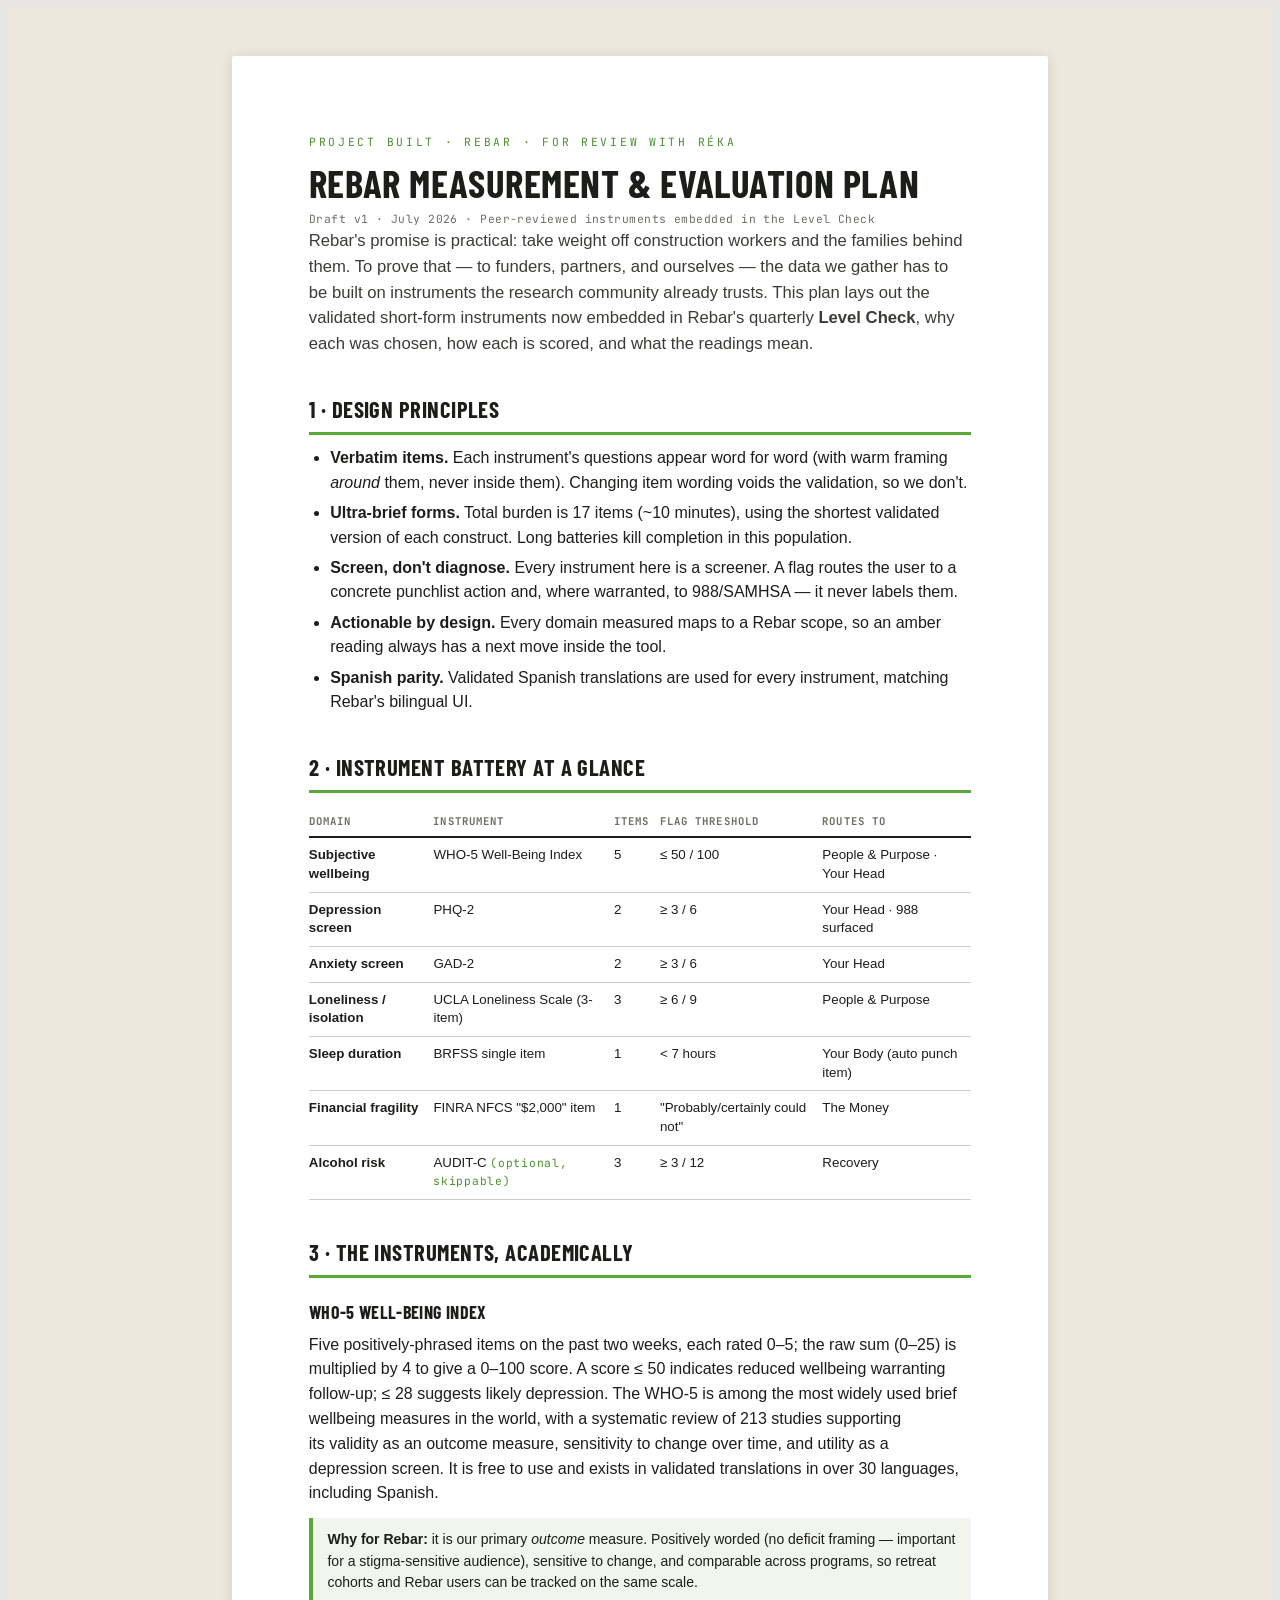
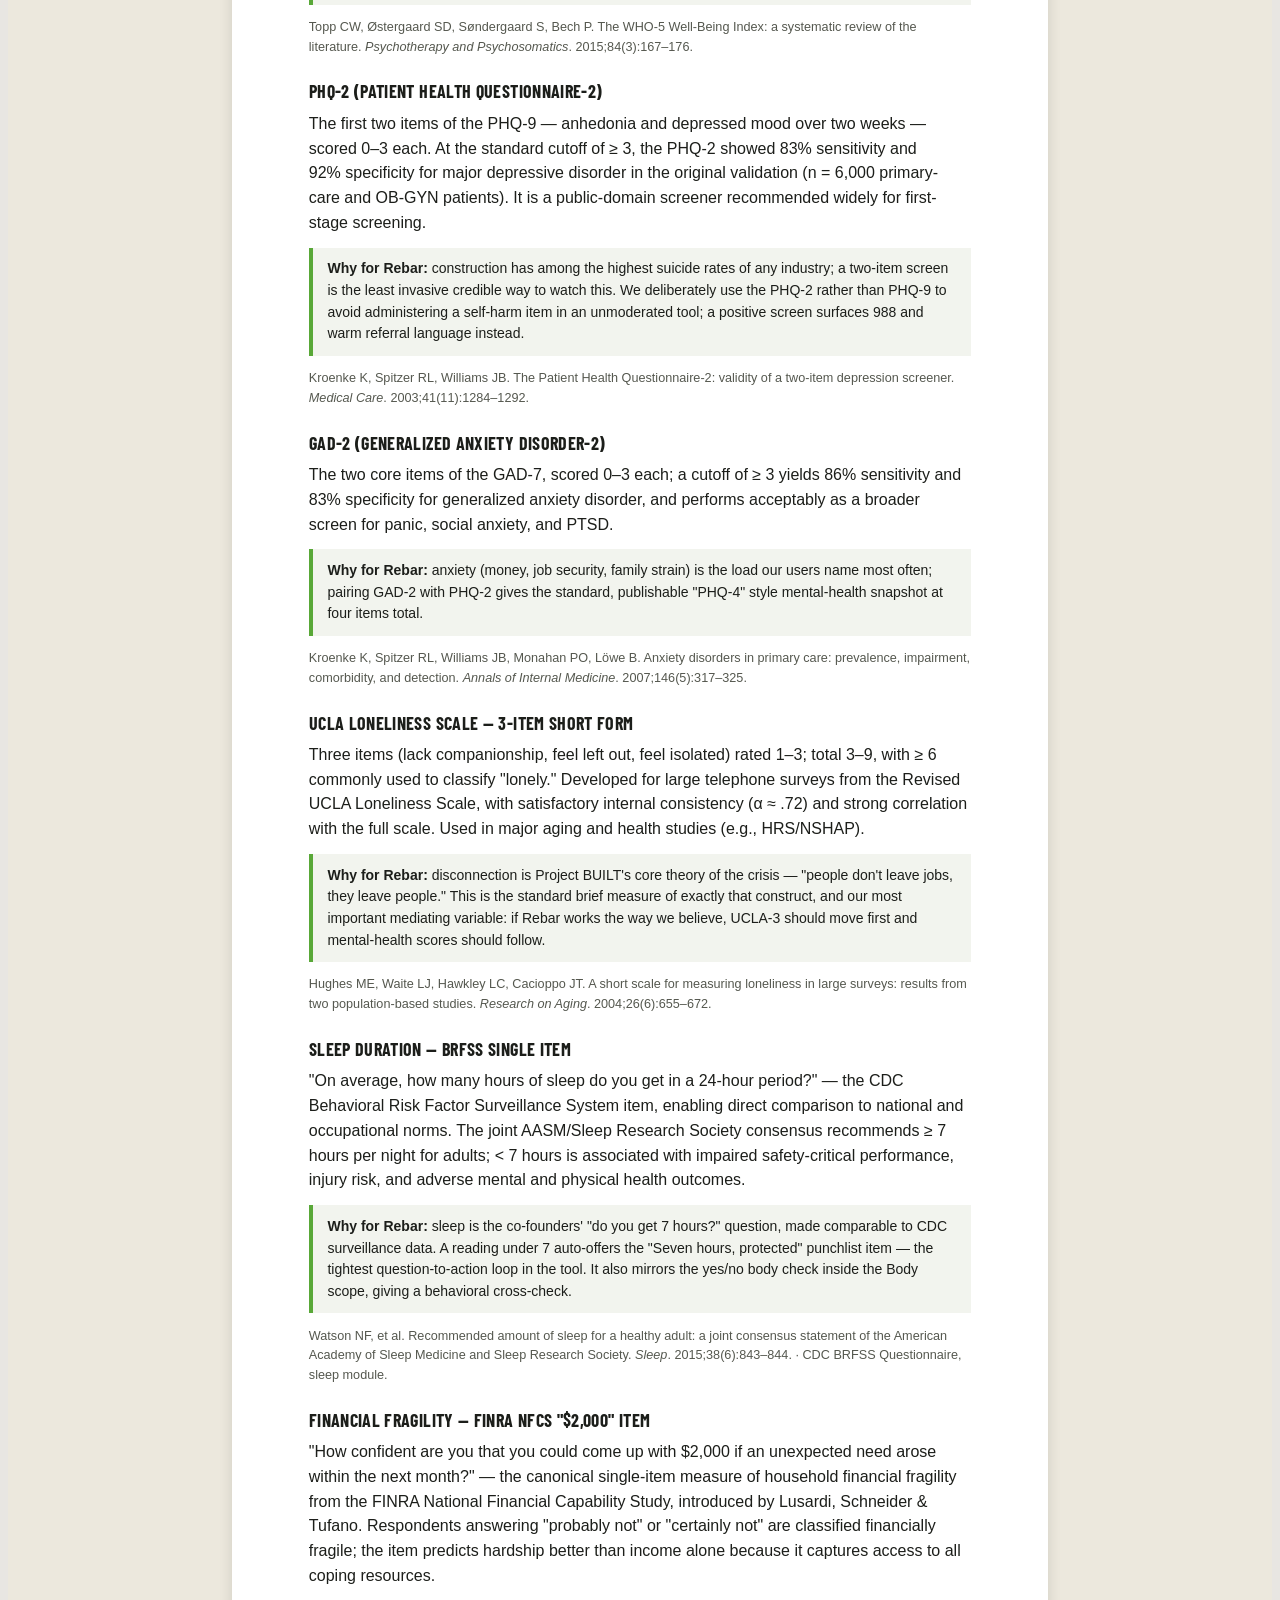
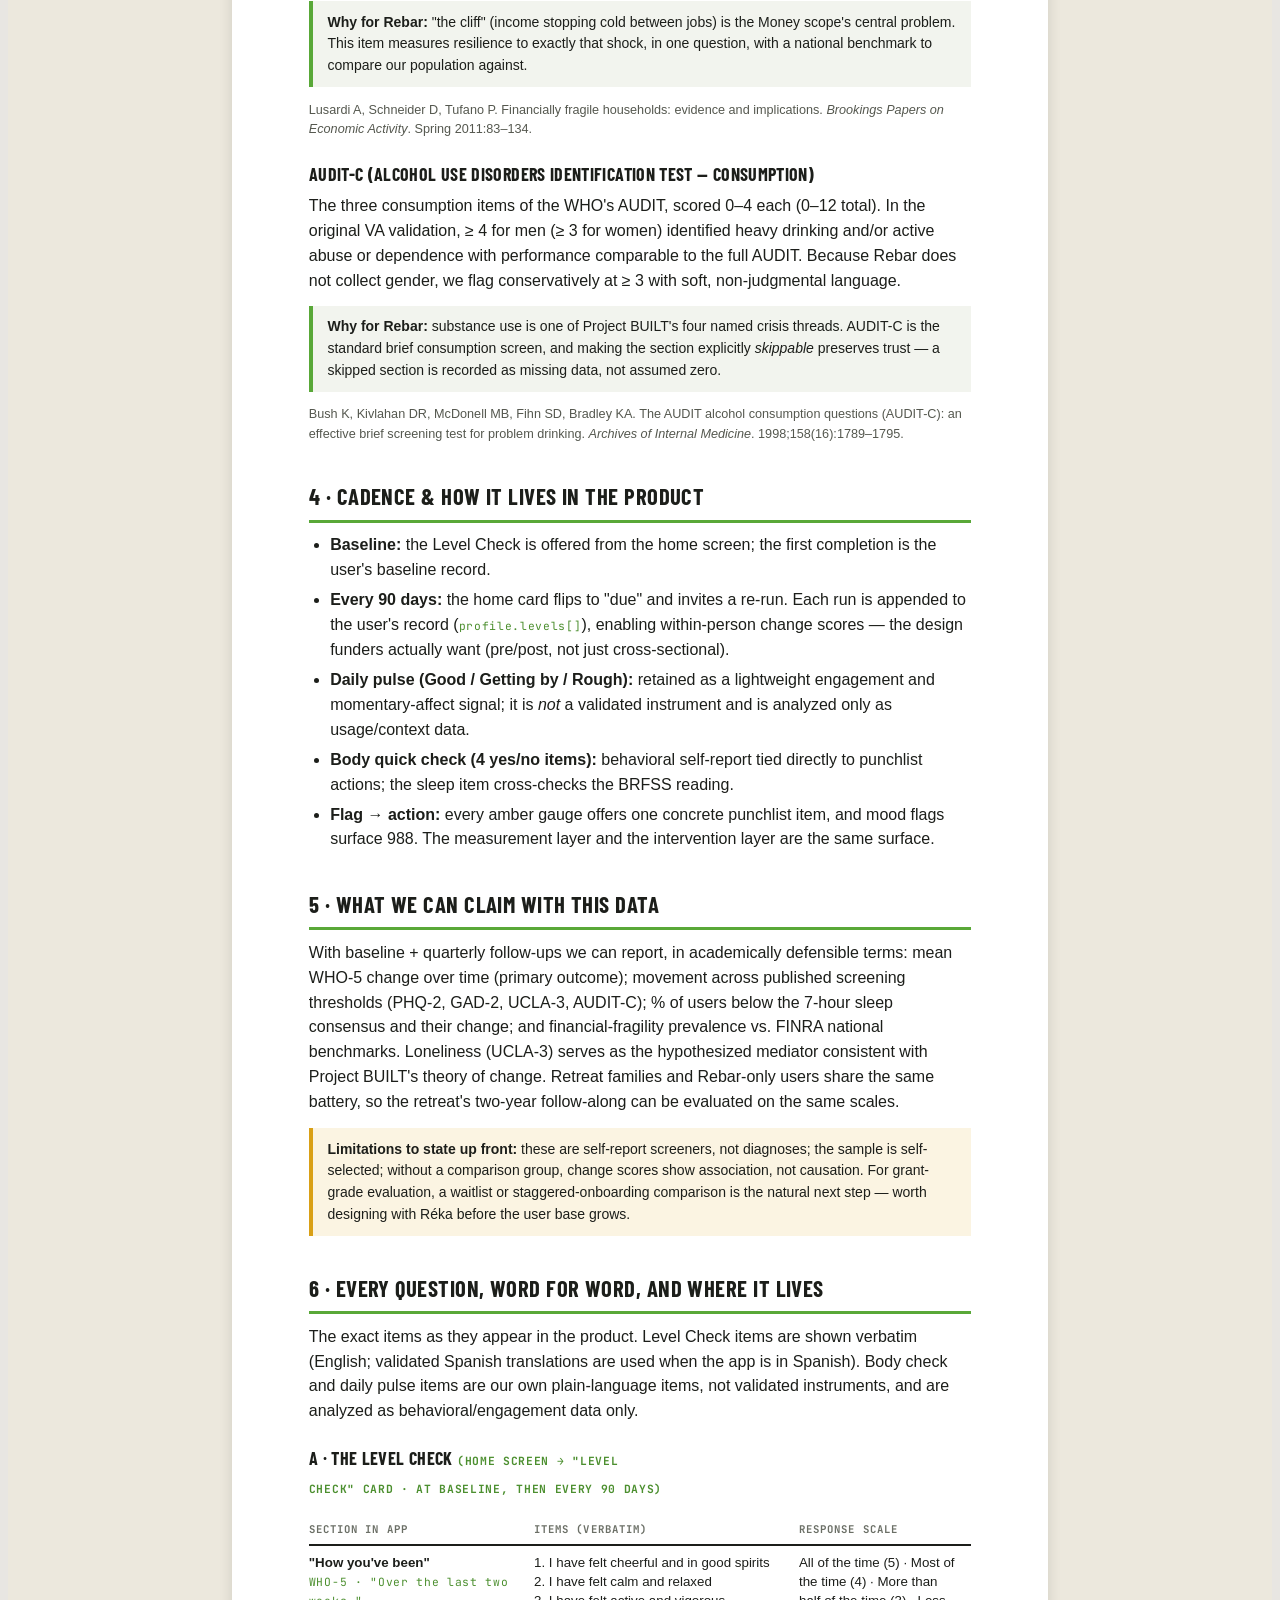
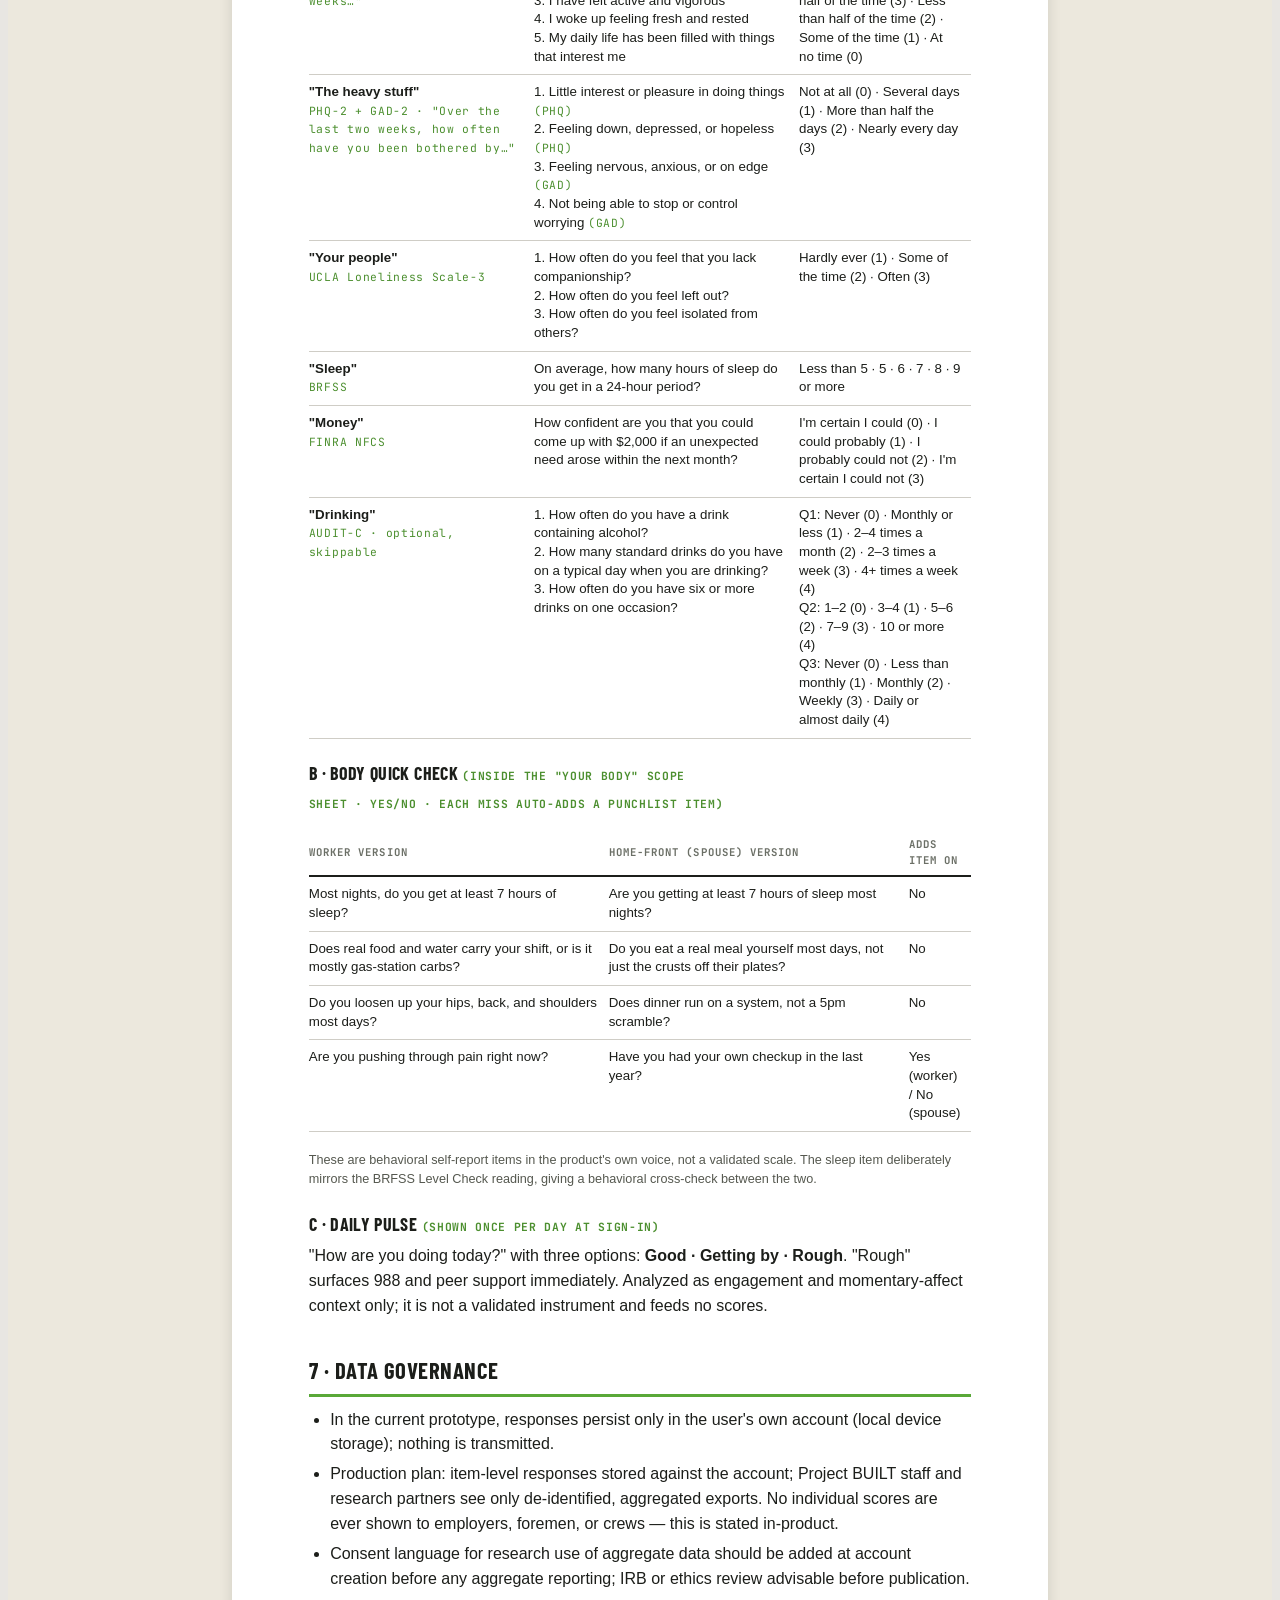
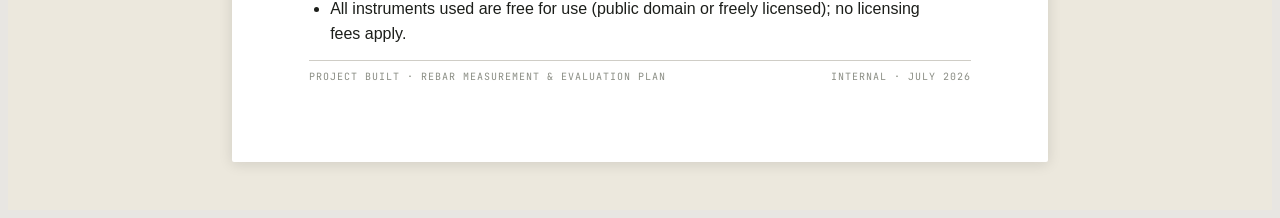
==== Rebar Measurement Plan.html @ cec1734d "Replace with new REBAR - The Project BUILT HUB build" ====
<!DOCTYPE html>
<html lang="en">
<head>
<meta charset="UTF-8" />
<meta name="viewport" content="width=device-width, initial-scale=1.0" />
<title>Rebar Measurement &amp; Evaluation Plan — Project BUILT</title>
<link rel="preconnect" href="https://fonts.googleapis.com" />
<link rel="preconnect" href="https://fonts.gstatic.com" crossorigin="" />
<link href="https://fonts.googleapis.com/css2?family=Barlow+Condensed:wght@600;700&family=Barlow:wght@400;500;600;700&family=JetBrains+Mono:wght@400;500&display=swap" rel="stylesheet" />
<style>
doc-page:not(:defined){visibility:hidden}
body{background:#e8e6e2;font-family:'Barlow',system-ui,sans-serif;color:#1c1e1a;font-size:12pt;line-height:1.55;}
h1{font-family:'Barlow Condensed';font-weight:700;text-transform:uppercase;font-size:29pt;line-height:1;letter-spacing:.015em;margin:0 0 4pt;}
h2{font-family:'Barlow Condensed';font-weight:700;text-transform:uppercase;font-size:17pt;letter-spacing:.02em;margin:26pt 0 8pt;border-bottom:2.5pt solid #59a838;padding-bottom:4pt;}
h3{font-family:'Barlow Condensed';font-weight:700;text-transform:uppercase;font-size:13.5pt;letter-spacing:.02em;margin:16pt 0 4pt;}
p{margin:0 0 9pt;}
.kick{font-family:'JetBrains Mono',monospace;font-size:8.5pt;letter-spacing:.24em;text-transform:uppercase;color:#4c8f2f;margin:0 0 10pt;}
.meta{font-family:'JetBrains Mono',monospace;font-size:8.5pt;color:#6b6f66;letter-spacing:.04em;margin:6pt 0 0;}
.lede{font-size:12.5pt;color:#3a3d36;}
table{width:100%;border-collapse:collapse;font-size:10pt;margin:10pt 0 14pt;}
th{font-family:'JetBrains Mono',monospace;font-size:8pt;letter-spacing:.1em;text-transform:uppercase;text-align:left;color:#6b6f66;border-bottom:1.5pt solid #1c1e1a;padding:5pt 8pt 5pt 0;}
td{border-bottom:.75pt solid #cfcdc6;padding:6pt 8pt 6pt 0;vertical-align:top;line-height:1.4;}
td b{font-weight:600;}
.tagline{font-family:'JetBrains Mono',monospace;font-size:8.5pt;color:#4c8f2f;letter-spacing:.06em;}
.inst{break-inside:avoid;margin-bottom:6pt;}
.inst .why{background:#f2f4ee;border-left:3pt solid #59a838;padding:8pt 11pt;font-size:10.5pt;margin:6pt 0 10pt;}
.cite{font-size:9.5pt;color:#55584f;margin:2pt 0 0;}
ul{margin:0 0 10pt;padding-left:16pt;}
li{margin-bottom:4pt;}
.note{background:#fbf4e2;border-left:3pt solid #d9a016;padding:8pt 11pt;font-size:10.5pt;margin:10pt 0;}
.ftr{display:flex;justify-content:space-between;font-family:'JetBrains Mono',monospace;font-size:7.5pt;letter-spacing:.1em;text-transform:uppercase;color:#8a8d84;border-top:.75pt solid #cfcdc6;padding-top:6pt;}
</style>
</head>
<body>
<doc-page size="letter" margin="0.8in">
  <div slot="footer" class="ftr"><span>Project BUILT · Rebar Measurement &amp; Evaluation Plan</span><span>Internal · July 2026</span></div>

  <p class="kick">Project BUILT · Rebar · For review with Réka</p>
  <h1>Rebar Measurement &amp; Evaluation Plan</h1>
  <p class="meta">Draft v1 · July 2026 · Peer-reviewed instruments embedded in the Level Check</p>

  <p class="lede">Rebar's promise is practical: take weight off construction workers and the families behind them. To prove that — to funders, partners, and ourselves — the data we gather has to be built on instruments the research community already trusts. This plan lays out the validated short-form instruments now embedded in Rebar's quarterly <b>Level Check</b>, why each was chosen, how each is scored, and what the readings mean.</p>

  <h2>1 · Design principles</h2>
  <ul>
    <li><b>Verbatim items.</b> Each instrument's questions appear word for word (with warm framing <i>around</i> them, never inside them). Changing item wording voids the validation, so we don't.</li>
    <li><b>Ultra-brief forms.</b> Total burden is 17 items (~10 minutes), using the shortest validated version of each construct. Long batteries kill completion in this population.</li>
    <li><b>Screen, don't diagnose.</b> Every instrument here is a screener. A flag routes the user to a concrete punchlist action and, where warranted, to 988/SAMHSA — it never labels them.</li>
    <li><b>Actionable by design.</b> Every domain measured maps to a Rebar scope, so an amber reading always has a next move inside the tool.</li>
    <li><b>Spanish parity.</b> Validated Spanish translations are used for every instrument, matching Rebar's bilingual UI.</li>
  </ul>

  <h2>2 · Instrument battery at a glance</h2>
  <table>
    <thead><tr><th>Domain</th><th>Instrument</th><th>Items</th><th>Flag threshold</th><th>Routes to</th></tr></thead>
    <tbody>
      <tr><td><b>Subjective wellbeing</b></td><td>WHO-5 Well-Being Index</td><td>5</td><td>≤ 50 / 100</td><td>People &amp; Purpose · Your Head</td></tr>
      <tr><td><b>Depression screen</b></td><td>PHQ-2</td><td>2</td><td>≥ 3 / 6</td><td>Your Head · 988 surfaced</td></tr>
      <tr><td><b>Anxiety screen</b></td><td>GAD-2</td><td>2</td><td>≥ 3 / 6</td><td>Your Head</td></tr>
      <tr><td><b>Loneliness / isolation</b></td><td>UCLA Loneliness Scale (3-item)</td><td>3</td><td>≥ 6 / 9</td><td>People &amp; Purpose</td></tr>
      <tr><td><b>Sleep duration</b></td><td>BRFSS single item</td><td>1</td><td>&lt; 7 hours</td><td>Your Body (auto punch item)</td></tr>
      <tr><td><b>Financial fragility</b></td><td>FINRA NFCS "$2,000" item</td><td>1</td><td>"Probably/certainly could not"</td><td>The Money</td></tr>
      <tr><td><b>Alcohol risk</b></td><td>AUDIT-C <span class="tagline">(optional, skippable)</span></td><td>3</td><td>≥ 3 / 12</td><td>Recovery</td></tr>
    </tbody>
  </table>

  <h2>3 · The instruments, academically</h2>

  <div class="inst">
    <h3>WHO-5 Well-Being Index</h3>
    <p>Five positively-phrased items on the past two weeks, each rated 0–5; the raw sum (0–25) is multiplied by 4 to give a 0–100 score. A score ≤ 50 indicates reduced wellbeing warranting follow-up; ≤ 28 suggests likely depression. The WHO-5 is among the most widely used brief wellbeing measures in the world, with a systematic review of 213 studies supporting its validity as an outcome measure, sensitivity to change over time, and utility as a depression screen. It is free to use and exists in validated translations in over 30 languages, including Spanish.</p>
    <div class="why"><b>Why for Rebar:</b> it is our primary <i>outcome</i> measure. Positively worded (no deficit framing — important for a stigma-sensitive audience), sensitive to change, and comparable across programs, so retreat cohorts and Rebar users can be tracked on the same scale.</div>
    <p class="cite">Topp CW, Østergaard SD, Søndergaard S, Bech P. The WHO-5 Well-Being Index: a systematic review of the literature. <i>Psychotherapy and Psychosomatics</i>. 2015;84(3):167–176.</p>
  </div>

  <div class="inst">
    <h3>PHQ-2 (Patient Health Questionnaire-2)</h3>
    <p>The first two items of the PHQ-9 — anhedonia and depressed mood over two weeks — scored 0–3 each. At the standard cutoff of ≥ 3, the PHQ-2 showed 83% sensitivity and 92% specificity for major depressive disorder in the original validation (n = 6,000 primary-care and OB-GYN patients). It is a public-domain screener recommended widely for first-stage screening.</p>
    <div class="why"><b>Why for Rebar:</b> construction has among the highest suicide rates of any industry; a two-item screen is the least invasive credible way to watch this. We deliberately use the PHQ-2 rather than PHQ-9 to avoid administering a self-harm item in an unmoderated tool; a positive screen surfaces 988 and warm referral language instead.</div>
    <p class="cite">Kroenke K, Spitzer RL, Williams JB. The Patient Health Questionnaire-2: validity of a two-item depression screener. <i>Medical Care</i>. 2003;41(11):1284–1292.</p>
  </div>

  <div class="inst">
    <h3>GAD-2 (Generalized Anxiety Disorder-2)</h3>
    <p>The two core items of the GAD-7, scored 0–3 each; a cutoff of ≥ 3 yields 86% sensitivity and 83% specificity for generalized anxiety disorder, and performs acceptably as a broader screen for panic, social anxiety, and PTSD.</p>
    <div class="why"><b>Why for Rebar:</b> anxiety (money, job security, family strain) is the load our users name most often; pairing GAD-2 with PHQ-2 gives the standard, publishable "PHQ-4" style mental-health snapshot at four items total.</div>
    <p class="cite">Kroenke K, Spitzer RL, Williams JB, Monahan PO, Löwe B. Anxiety disorders in primary care: prevalence, impairment, comorbidity, and detection. <i>Annals of Internal Medicine</i>. 2007;146(5):317–325.</p>
  </div>

  <div class="inst">
    <h3>UCLA Loneliness Scale — 3-item short form</h3>
    <p>Three items (lack companionship, feel left out, feel isolated) rated 1–3; total 3–9, with ≥ 6 commonly used to classify "lonely." Developed for large telephone surveys from the Revised UCLA Loneliness Scale, with satisfactory internal consistency (α ≈ .72) and strong correlation with the full scale. Used in major aging and health studies (e.g., HRS/NSHAP).</p>
    <div class="why"><b>Why for Rebar:</b> disconnection is Project BUILT's core theory of the crisis — "people don't leave jobs, they leave people." This is the standard brief measure of exactly that construct, and our most important mediating variable: if Rebar works the way we believe, UCLA-3 should move first and mental-health scores should follow.</div>
    <p class="cite">Hughes ME, Waite LJ, Hawkley LC, Cacioppo JT. A short scale for measuring loneliness in large surveys: results from two population-based studies. <i>Research on Aging</i>. 2004;26(6):655–672.</p>
  </div>

  <div class="inst">
    <h3>Sleep duration — BRFSS single item</h3>
    <p>"On average, how many hours of sleep do you get in a 24-hour period?" — the CDC Behavioral Risk Factor Surveillance System item, enabling direct comparison to national and occupational norms. The joint AASM/Sleep Research Society consensus recommends ≥ 7 hours per night for adults; &lt; 7 hours is associated with impaired safety-critical performance, injury risk, and adverse mental and physical health outcomes.</p>
    <div class="why"><b>Why for Rebar:</b> sleep is the co-founders' "do you get 7 hours?" question, made comparable to CDC surveillance data. A reading under 7 auto-offers the "Seven hours, protected" punchlist item — the tightest question-to-action loop in the tool. It also mirrors the yes/no body check inside the Body scope, giving a behavioral cross-check.</div>
    <p class="cite">Watson NF, et al. Recommended amount of sleep for a healthy adult: a joint consensus statement of the American Academy of Sleep Medicine and Sleep Research Society. <i>Sleep</i>. 2015;38(6):843–844. · CDC BRFSS Questionnaire, sleep module.</p>
  </div>

  <div class="inst">
    <h3>Financial fragility — FINRA NFCS "$2,000" item</h3>
    <p>"How confident are you that you could come up with $2,000 if an unexpected need arose within the next month?" — the canonical single-item measure of household financial fragility from the FINRA National Financial Capability Study, introduced by Lusardi, Schneider &amp; Tufano. Respondents answering "probably not" or "certainly not" are classified financially fragile; the item predicts hardship better than income alone because it captures access to all coping resources.</p>
    <div class="why"><b>Why for Rebar:</b> "the cliff" (income stopping cold between jobs) is the Money scope's central problem. This item measures resilience to exactly that shock, in one question, with a national benchmark to compare our population against.</div>
    <p class="cite">Lusardi A, Schneider D, Tufano P. Financially fragile households: evidence and implications. <i>Brookings Papers on Economic Activity</i>. Spring 2011:83–134.</p>
  </div>

  <div class="inst">
    <h3>AUDIT-C (Alcohol Use Disorders Identification Test — Consumption)</h3>
    <p>The three consumption items of the WHO's AUDIT, scored 0–4 each (0–12 total). In the original VA validation, ≥ 4 for men (≥ 3 for women) identified heavy drinking and/or active abuse or dependence with performance comparable to the full AUDIT. Because Rebar does not collect gender, we flag conservatively at ≥ 3 with soft, non-judgmental language.</p>
    <div class="why"><b>Why for Rebar:</b> substance use is one of Project BUILT's four named crisis threads. AUDIT-C is the standard brief consumption screen, and making the section explicitly <i>skippable</i> preserves trust — a skipped section is recorded as missing data, not assumed zero.</div>
    <p class="cite">Bush K, Kivlahan DR, McDonell MB, Fihn SD, Bradley KA. The AUDIT alcohol consumption questions (AUDIT-C): an effective brief screening test for problem drinking. <i>Archives of Internal Medicine</i>. 1998;158(16):1789–1795.</p>
  </div>

  <h2>4 · Cadence &amp; how it lives in the product</h2>
  <ul>
    <li><b>Baseline:</b> the Level Check is offered from the home screen; the first completion is the user's baseline record.</li>
    <li><b>Every 90 days:</b> the home card flips to "due" and invites a re-run. Each run is appended to the user's record (<span class="tagline">profile.levels[]</span>), enabling within-person change scores — the design funders actually want (pre/post, not just cross-sectional).</li>
    <li><b>Daily pulse (Good / Getting by / Rough):</b> retained as a lightweight engagement and momentary-affect signal; it is <i>not</i> a validated instrument and is analyzed only as usage/context data.</li>
    <li><b>Body quick check (4 yes/no items):</b> behavioral self-report tied directly to punchlist actions; the sleep item cross-checks the BRFSS reading.</li>
    <li><b>Flag → action:</b> every amber gauge offers one concrete punchlist item, and mood flags surface 988. The measurement layer and the intervention layer are the same surface.</li>
  </ul>

  <h2>5 · What we can claim with this data</h2>
  <p>With baseline + quarterly follow-ups we can report, in academically defensible terms: mean WHO-5 change over time (primary outcome); movement across published screening thresholds (PHQ-2, GAD-2, UCLA-3, AUDIT-C); % of users below the 7-hour sleep consensus and their change; and financial-fragility prevalence vs. FINRA national benchmarks. Loneliness (UCLA-3) serves as the hypothesized mediator consistent with Project BUILT's theory of change. Retreat families and Rebar-only users share the same battery, so the retreat's two-year follow-along can be evaluated on the same scales.</p>

  <div class="note"><b>Limitations to state up front:</b> these are self-report screeners, not diagnoses; the sample is self-selected; without a comparison group, change scores show association, not causation. For grant-grade evaluation, a waitlist or staggered-onboarding comparison is the natural next step — worth designing with Réka before the user base grows.</div>

  <h2>6 · Every question, word for word, and where it lives</h2>
  <p>The exact items as they appear in the product. Level Check items are shown verbatim (English; validated Spanish translations are used when the app is in Spanish). Body check and daily pulse items are our own plain-language items, not validated instruments, and are analyzed as behavioral/engagement data only.</p>

  <h3>A · The Level Check <span class="tagline">(home screen → "Level check" card · at baseline, then every 90 days)</span></h3>

  <table>
    <thead><tr><th style="width:34%">Section in app</th><th>Items (verbatim)</th><th style="width:26%">Response scale</th></tr></thead>
    <tbody>
      <tr>
        <td><b>"How you've been"</b><br /><span class="tagline">WHO-5 · "Over the last two weeks…"</span></td>
        <td>1. I have felt cheerful and in good spirits<br />2. I have felt calm and relaxed<br />3. I have felt active and vigorous<br />4. I woke up feeling fresh and rested<br />5. My daily life has been filled with things that interest me</td>
        <td>All of the time (5) · Most of the time (4) · More than half of the time (3) · Less than half of the time (2) · Some of the time (1) · At no time (0)</td>
      </tr>
      <tr>
        <td><b>"The heavy stuff"</b><br /><span class="tagline">PHQ-2 + GAD-2 · "Over the last two weeks, how often have you been bothered by…"</span></td>
        <td>1. Little interest or pleasure in doing things <span class="tagline">(PHQ)</span><br />2. Feeling down, depressed, or hopeless <span class="tagline">(PHQ)</span><br />3. Feeling nervous, anxious, or on edge <span class="tagline">(GAD)</span><br />4. Not being able to stop or control worrying <span class="tagline">(GAD)</span></td>
        <td>Not at all (0) · Several days (1) · More than half the days (2) · Nearly every day (3)</td>
      </tr>
      <tr>
        <td><b>"Your people"</b><br /><span class="tagline">UCLA Loneliness Scale-3</span></td>
        <td>1. How often do you feel that you lack companionship?<br />2. How often do you feel left out?<br />3. How often do you feel isolated from others?</td>
        <td>Hardly ever (1) · Some of the time (2) · Often (3)</td>
      </tr>
      <tr>
        <td><b>"Sleep"</b><br /><span class="tagline">BRFSS</span></td>
        <td>On average, how many hours of sleep do you get in a 24-hour period?</td>
        <td>Less than 5 · 5 · 6 · 7 · 8 · 9 or more</td>
      </tr>
      <tr>
        <td><b>"Money"</b><br /><span class="tagline">FINRA NFCS</span></td>
        <td>How confident are you that you could come up with $2,000 if an unexpected need arose within the next month?</td>
        <td>I'm certain I could (0) · I could probably (1) · I probably could not (2) · I'm certain I could not (3)</td>
      </tr>
      <tr>
        <td><b>"Drinking"</b><br /><span class="tagline">AUDIT-C · optional, skippable</span></td>
        <td>1. How often do you have a drink containing alcohol?<br />2. How many standard drinks do you have on a typical day when you are drinking?<br />3. How often do you have six or more drinks on one occasion?</td>
        <td>Q1: Never (0) · Monthly or less (1) · 2–4 times a month (2) · 2–3 times a week (3) · 4+ times a week (4)<br />Q2: 1–2 (0) · 3–4 (1) · 5–6 (2) · 7–9 (3) · 10 or more (4)<br />Q3: Never (0) · Less than monthly (1) · Monthly (2) · Weekly (3) · Daily or almost daily (4)</td>
      </tr>
    </tbody>
  </table>

  <h3>B · Body quick check <span class="tagline">(inside the "Your Body" scope sheet · yes/no · each miss auto-adds a punchlist item)</span></h3>
  <table>
    <thead><tr><th style="width:47%">Worker version</th><th style="width:47%">Home-front (spouse) version</th><th>Adds item on</th></tr></thead>
    <tbody>
      <tr><td>Most nights, do you get at least 7 hours of sleep?</td><td>Are you getting at least 7 hours of sleep most nights?</td><td>No</td></tr>
      <tr><td>Does real food and water carry your shift, or is it mostly gas-station carbs?</td><td>Do you eat a real meal yourself most days, not just the crusts off their plates?</td><td>No</td></tr>
      <tr><td>Do you loosen up your hips, back, and shoulders most days?</td><td>Does dinner run on a system, not a 5pm scramble?</td><td>No</td></tr>
      <tr><td>Are you pushing through pain right now?</td><td>Have you had your own checkup in the last year?</td><td>Yes (worker) / No (spouse)</td></tr>
    </tbody>
  </table>
  <p class="cite">These are behavioral self-report items in the product's own voice, not a validated scale. The sleep item deliberately mirrors the BRFSS Level Check reading, giving a behavioral cross-check between the two.</p>

  <h3>C · Daily pulse <span class="tagline">(shown once per day at sign-in)</span></h3>
  <p>"How are you doing today?" with three options: <b>Good · Getting by · Rough</b>. "Rough" surfaces 988 and peer support immediately. Analyzed as engagement and momentary-affect context only; it is not a validated instrument and feeds no scores.</p>

  <h2>7 · Data governance</h2>
  <ul>
    <li>In the current prototype, responses persist only in the user's own account (local device storage); nothing is transmitted.</li>
    <li>Production plan: item-level responses stored against the account; Project BUILT staff and research partners see only de-identified, aggregated exports. No individual scores are ever shown to employers, foremen, or crews — this is stated in-product.</li>
    <li>Consent language for research use of aggregate data should be added at account creation before any aggregate reporting; IRB or ethics review advisable before publication.</li>
    <li>All instruments used are free for use (public domain or freely licensed); no licensing fees apply.</li>
  </ul>
</doc-page>
<script src="assets/doc-page.js"></script>
</body>
</html>
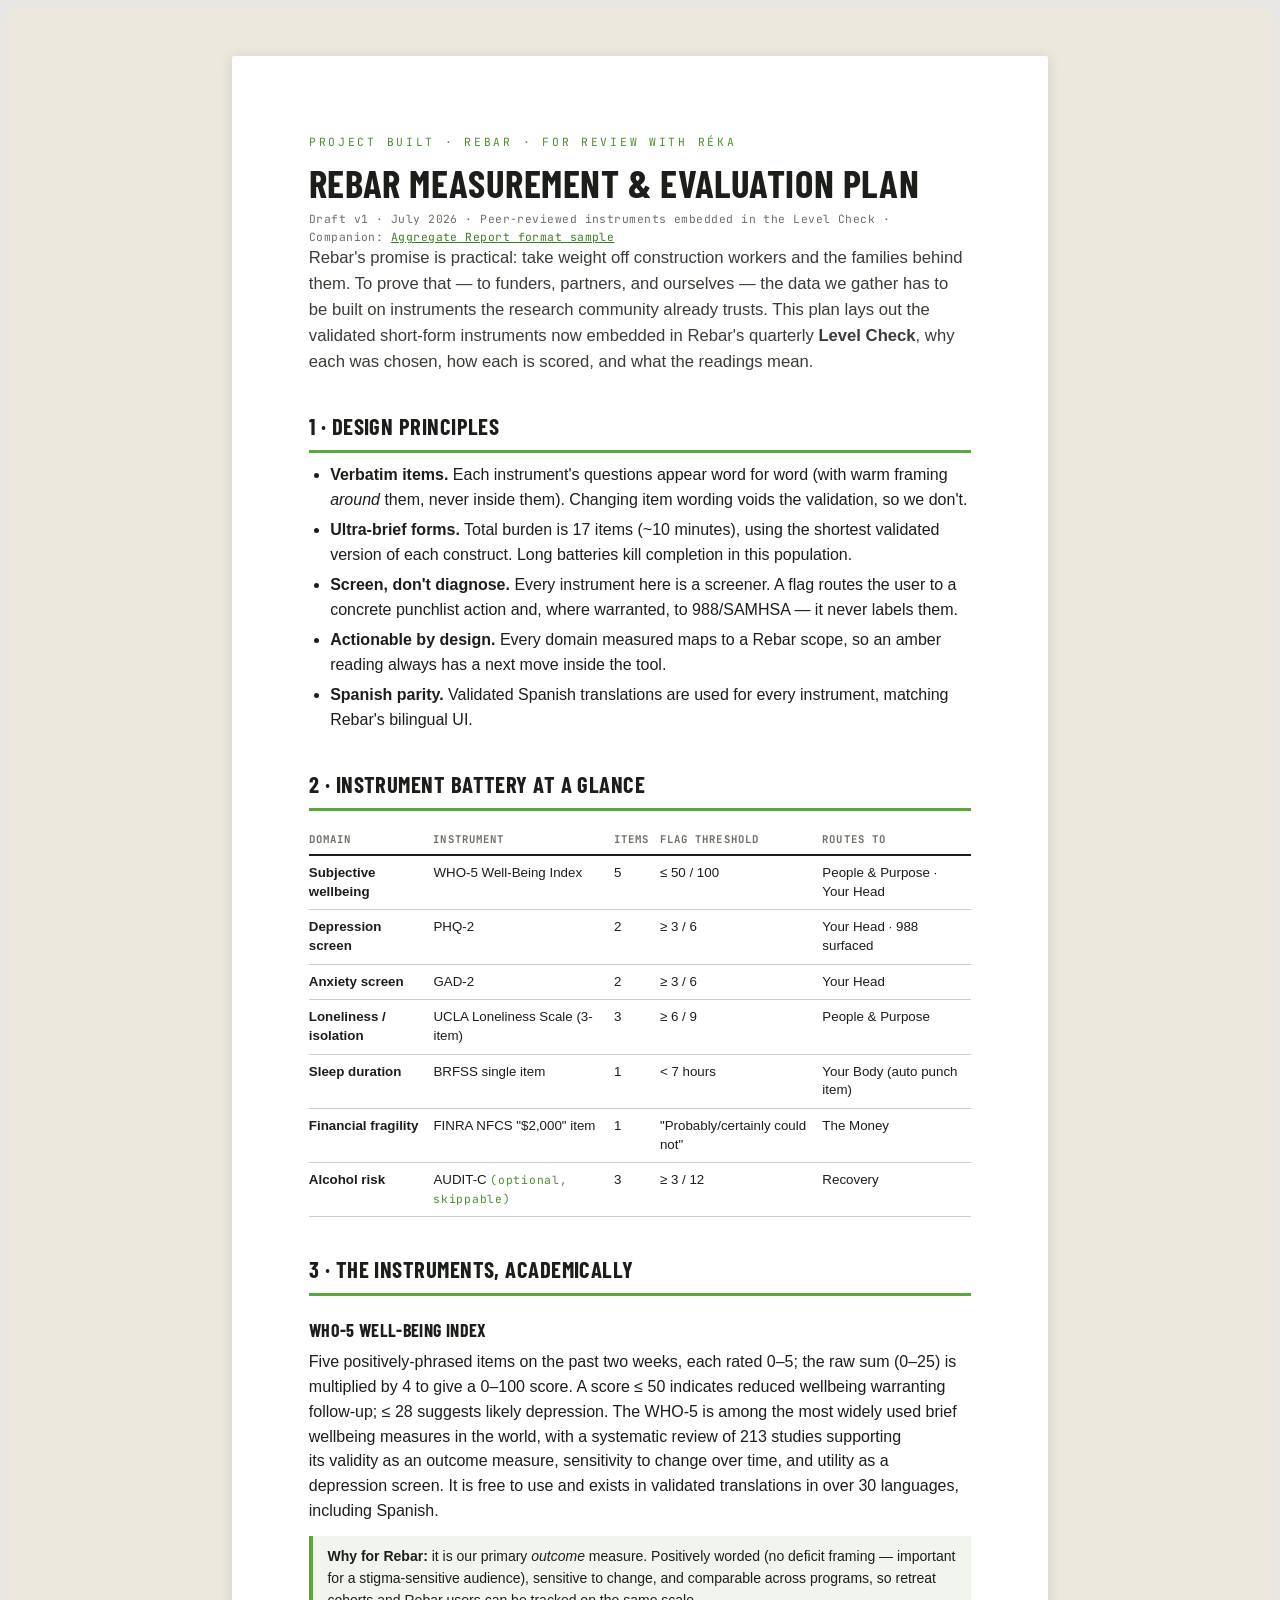
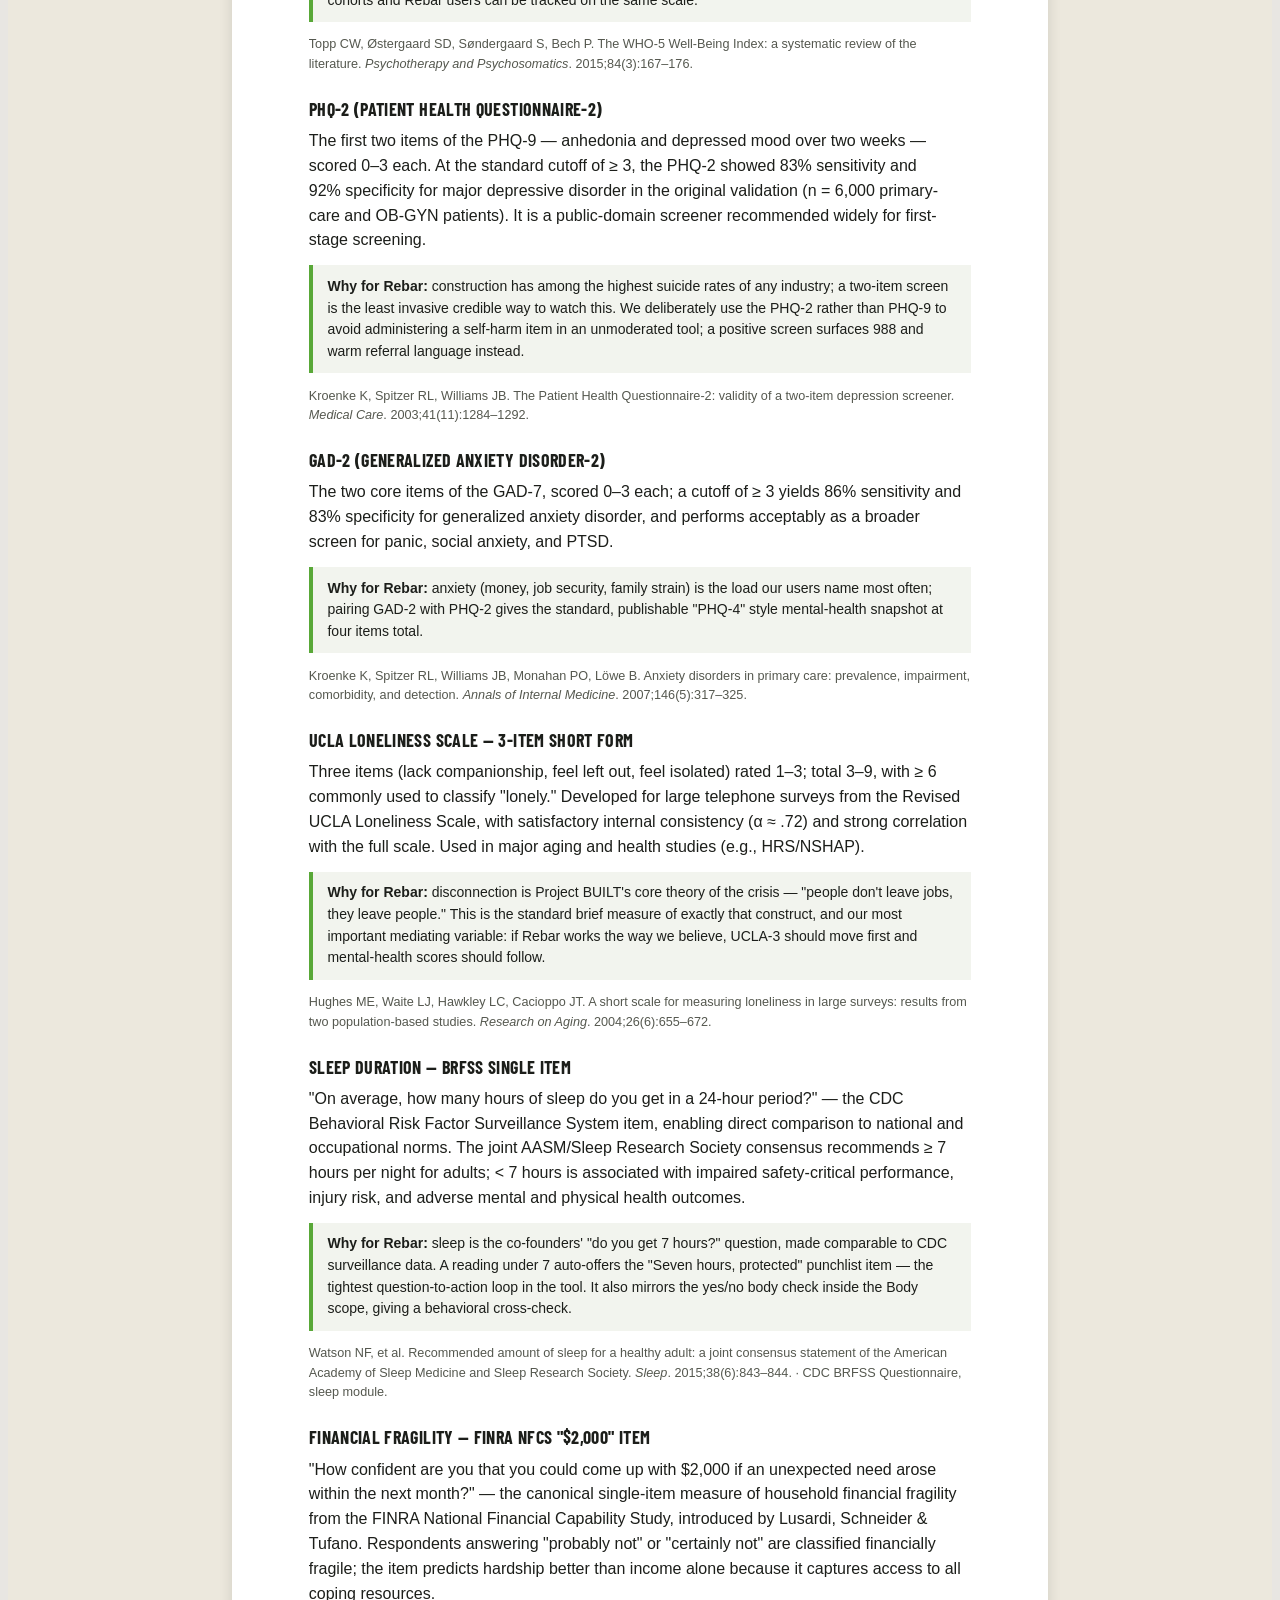
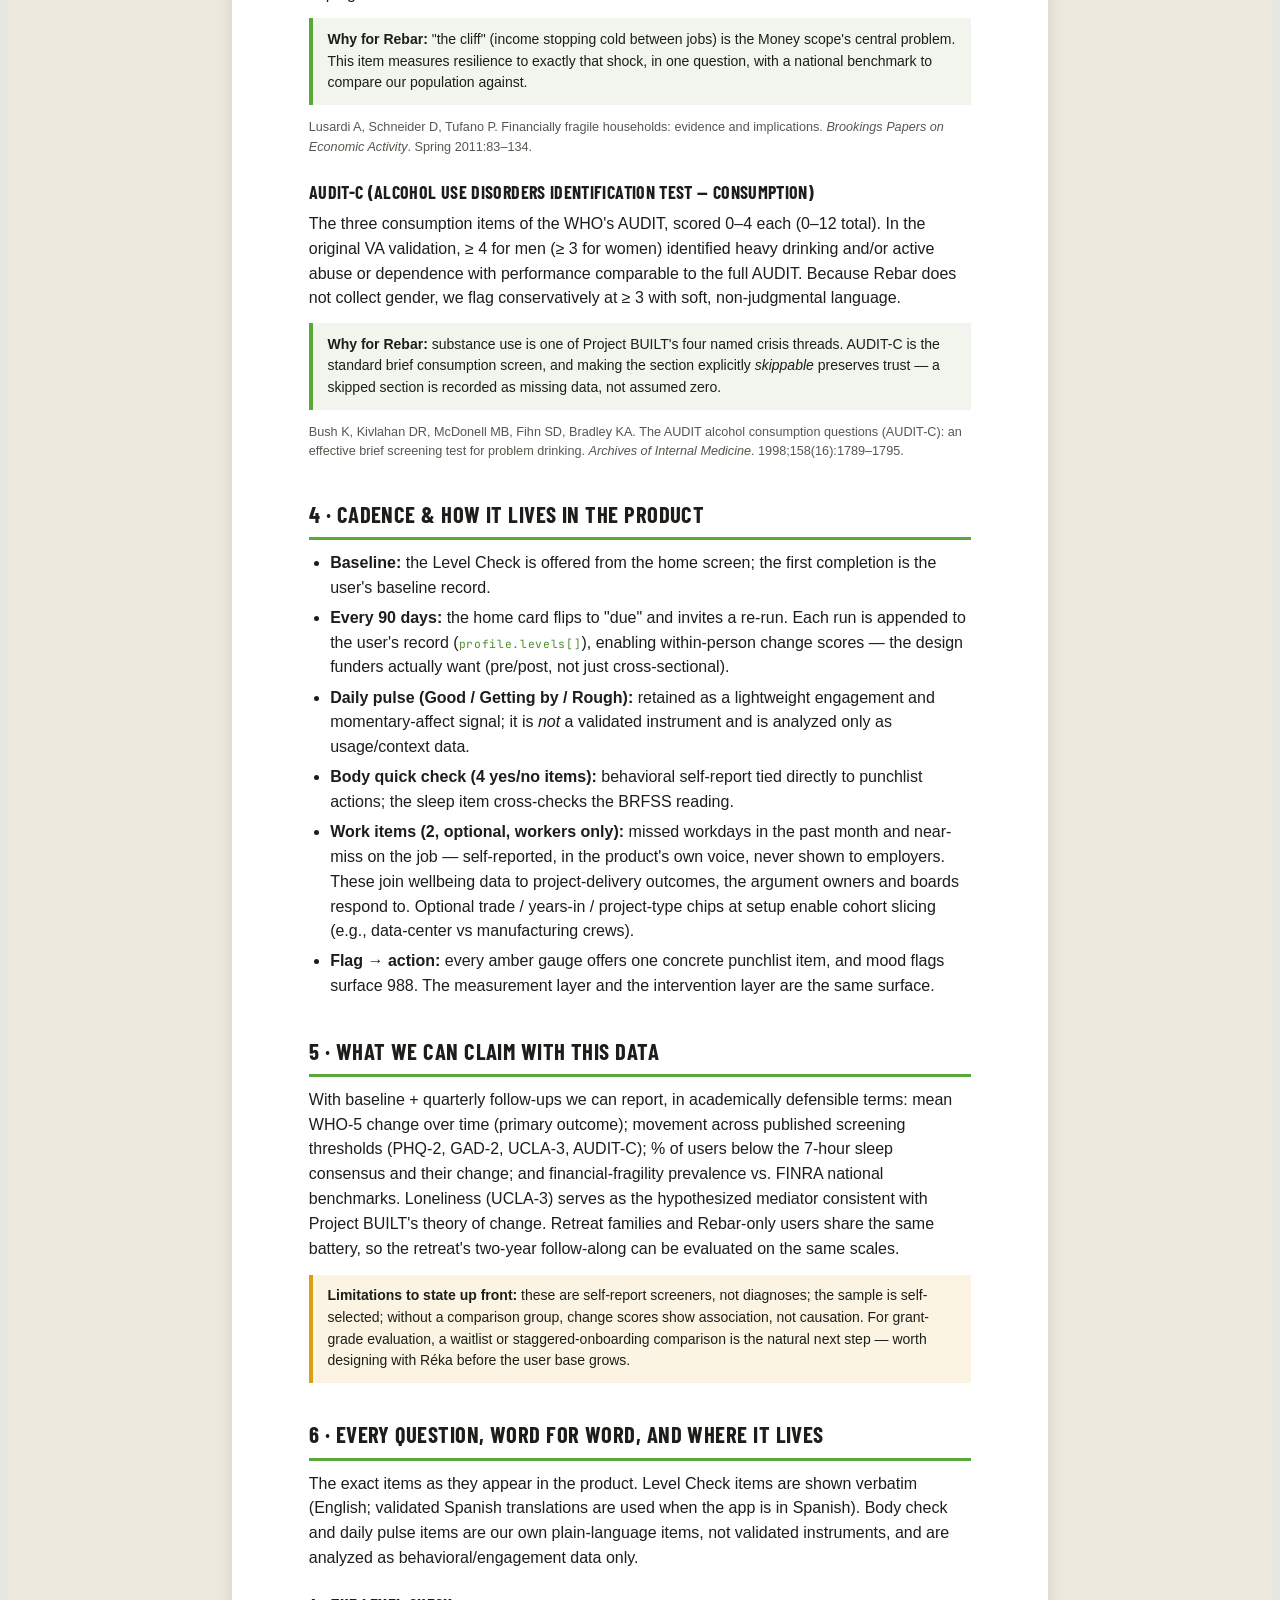
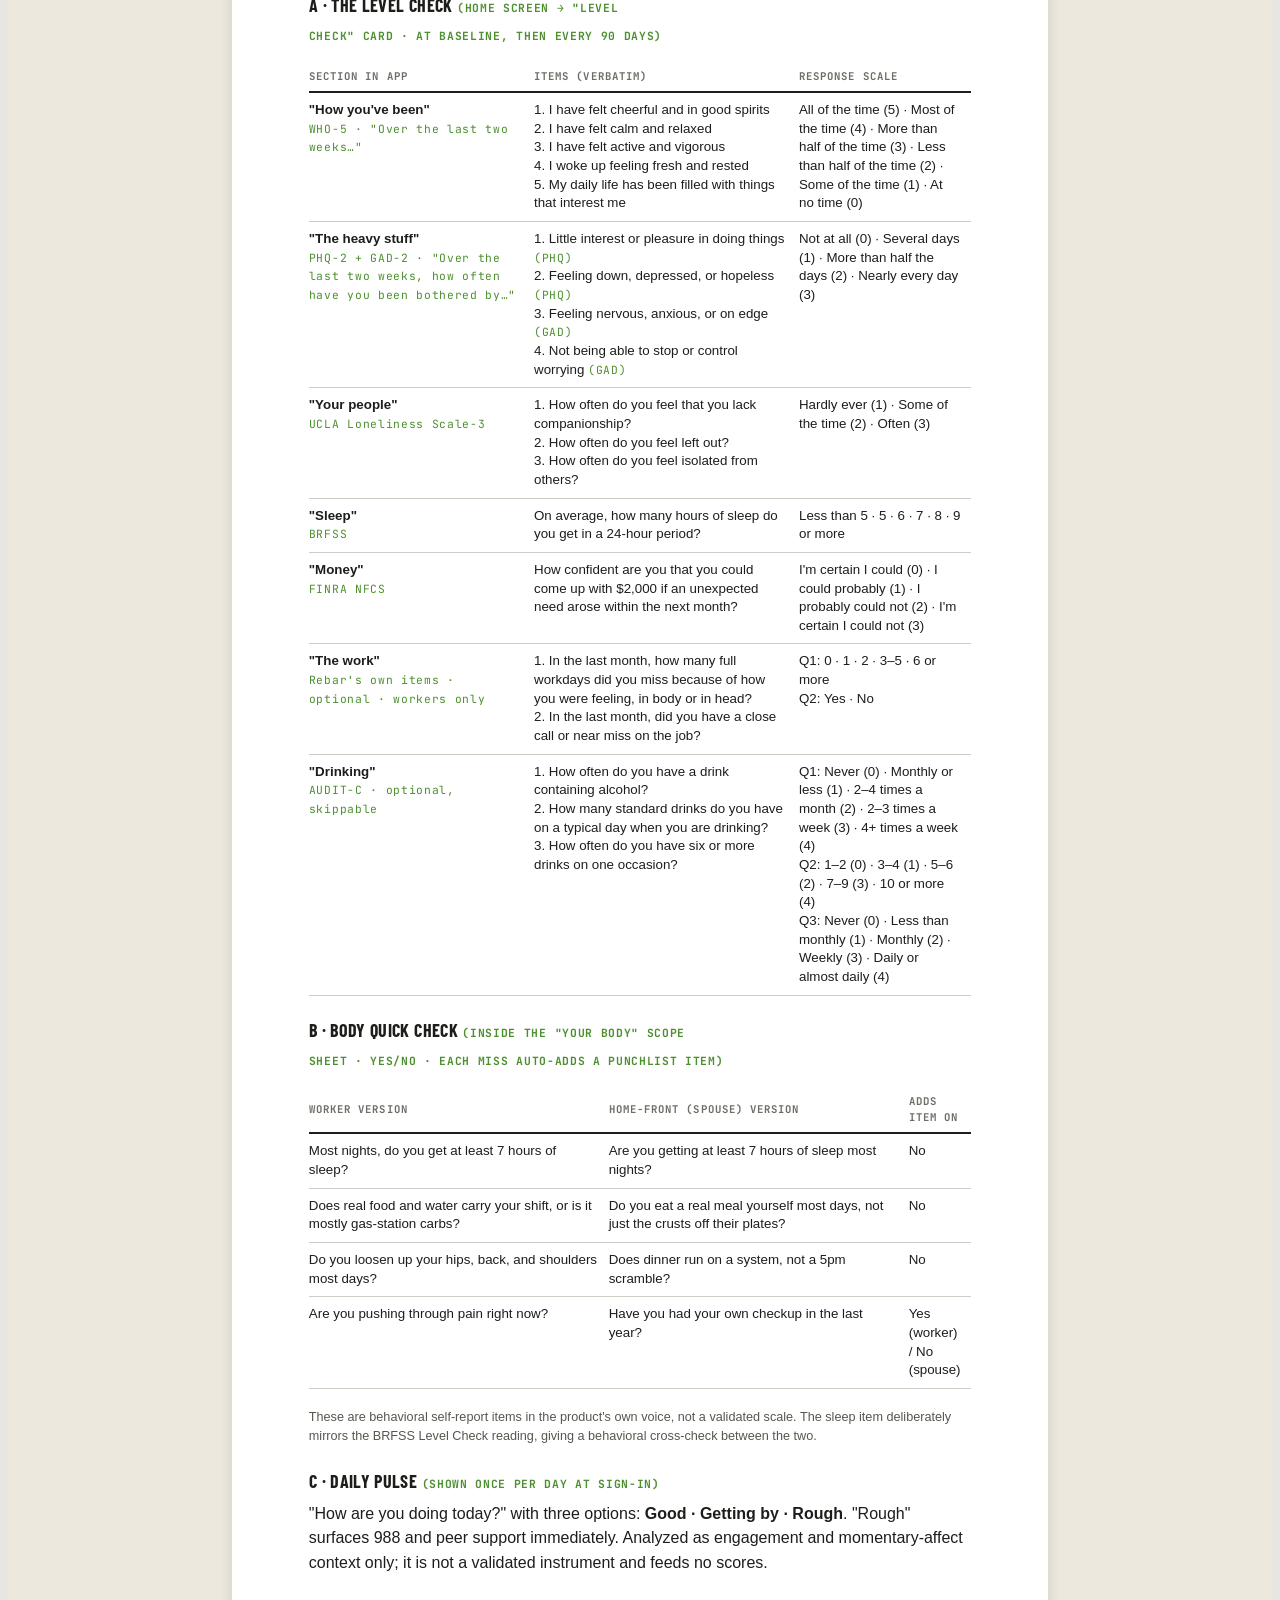
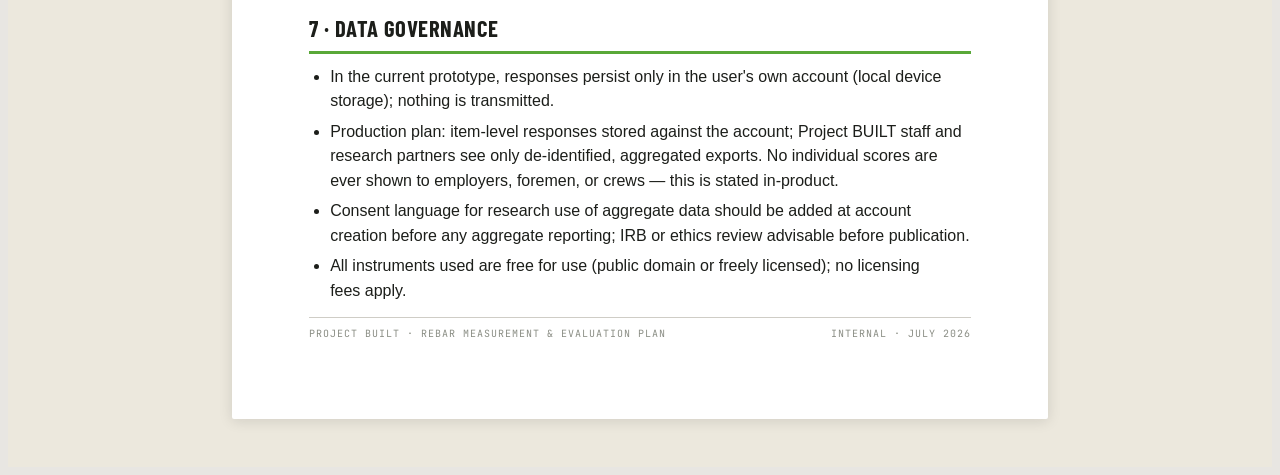
==== commit 1618f287: "Fresh-look pass: add Board Report, update Level Check and home/app flows, new i18n strings" ====
--- a/Rebar Measurement Plan.html
+++ b/Rebar Measurement Plan.html
@@ -37,7 +37,7 @@
 
   <p class="kick">Project BUILT · Rebar · For review with Réka</p>
   <h1>Rebar Measurement &amp; Evaluation Plan</h1>
-  <p class="meta">Draft v1 · July 2026 · Peer-reviewed instruments embedded in the Level Check</p>
+  <p class="meta">Draft v1 · July 2026 · Peer-reviewed instruments embedded in the Level Check · Companion: <a href="Rebar Board Report.html" style="color:#3d7d22;">Aggregate Report format sample</a></p>
 
   <p class="lede">Rebar's promise is practical: take weight off construction workers and the families behind them. To prove that — to funders, partners, and ourselves — the data we gather has to be built on instruments the research community already trusts. This plan lays out the validated short-form instruments now embedded in Rebar's quarterly <b>Level Check</b>, why each was chosen, how each is scored, and what the readings mean.</p>
 
@@ -121,6 +121,7 @@
     <li><b>Every 90 days:</b> the home card flips to "due" and invites a re-run. Each run is appended to the user's record (<span class="tagline">profile.levels[]</span>), enabling within-person change scores — the design funders actually want (pre/post, not just cross-sectional).</li>
     <li><b>Daily pulse (Good / Getting by / Rough):</b> retained as a lightweight engagement and momentary-affect signal; it is <i>not</i> a validated instrument and is analyzed only as usage/context data.</li>
     <li><b>Body quick check (4 yes/no items):</b> behavioral self-report tied directly to punchlist actions; the sleep item cross-checks the BRFSS reading.</li>
+    <li><b>Work items (2, optional, workers only):</b> missed workdays in the past month and near-miss on the job — self-reported, in the product's own voice, never shown to employers. These join wellbeing data to project-delivery outcomes, the argument owners and boards respond to. Optional trade / years-in / project-type chips at setup enable cohort slicing (e.g., data-center vs manufacturing crews).</li>
     <li><b>Flag → action:</b> every amber gauge offers one concrete punchlist item, and mood flags surface 988. The measurement layer and the intervention layer are the same surface.</li>
   </ul>
 
@@ -161,6 +162,11 @@
         <td><b>"Money"</b><br /><span class="tagline">FINRA NFCS</span></td>
         <td>How confident are you that you could come up with $2,000 if an unexpected need arose within the next month?</td>
         <td>I'm certain I could (0) · I could probably (1) · I probably could not (2) · I'm certain I could not (3)</td>
+      </tr>
+      <tr>
+        <td><b>"The work"</b><br /><span class="tagline">Rebar's own items · optional · workers only</span></td>
+        <td>1. In the last month, how many full workdays did you miss because of how you were feeling, in body or in head?<br />2. In the last month, did you have a close call or near miss on the job?</td>
+        <td>Q1: 0 · 1 · 2 · 3–5 · 6 or more<br />Q2: Yes · No</td>
       </tr>
       <tr>
         <td><b>"Drinking"</b><br /><span class="tagline">AUDIT-C · optional, skippable</span></td>
